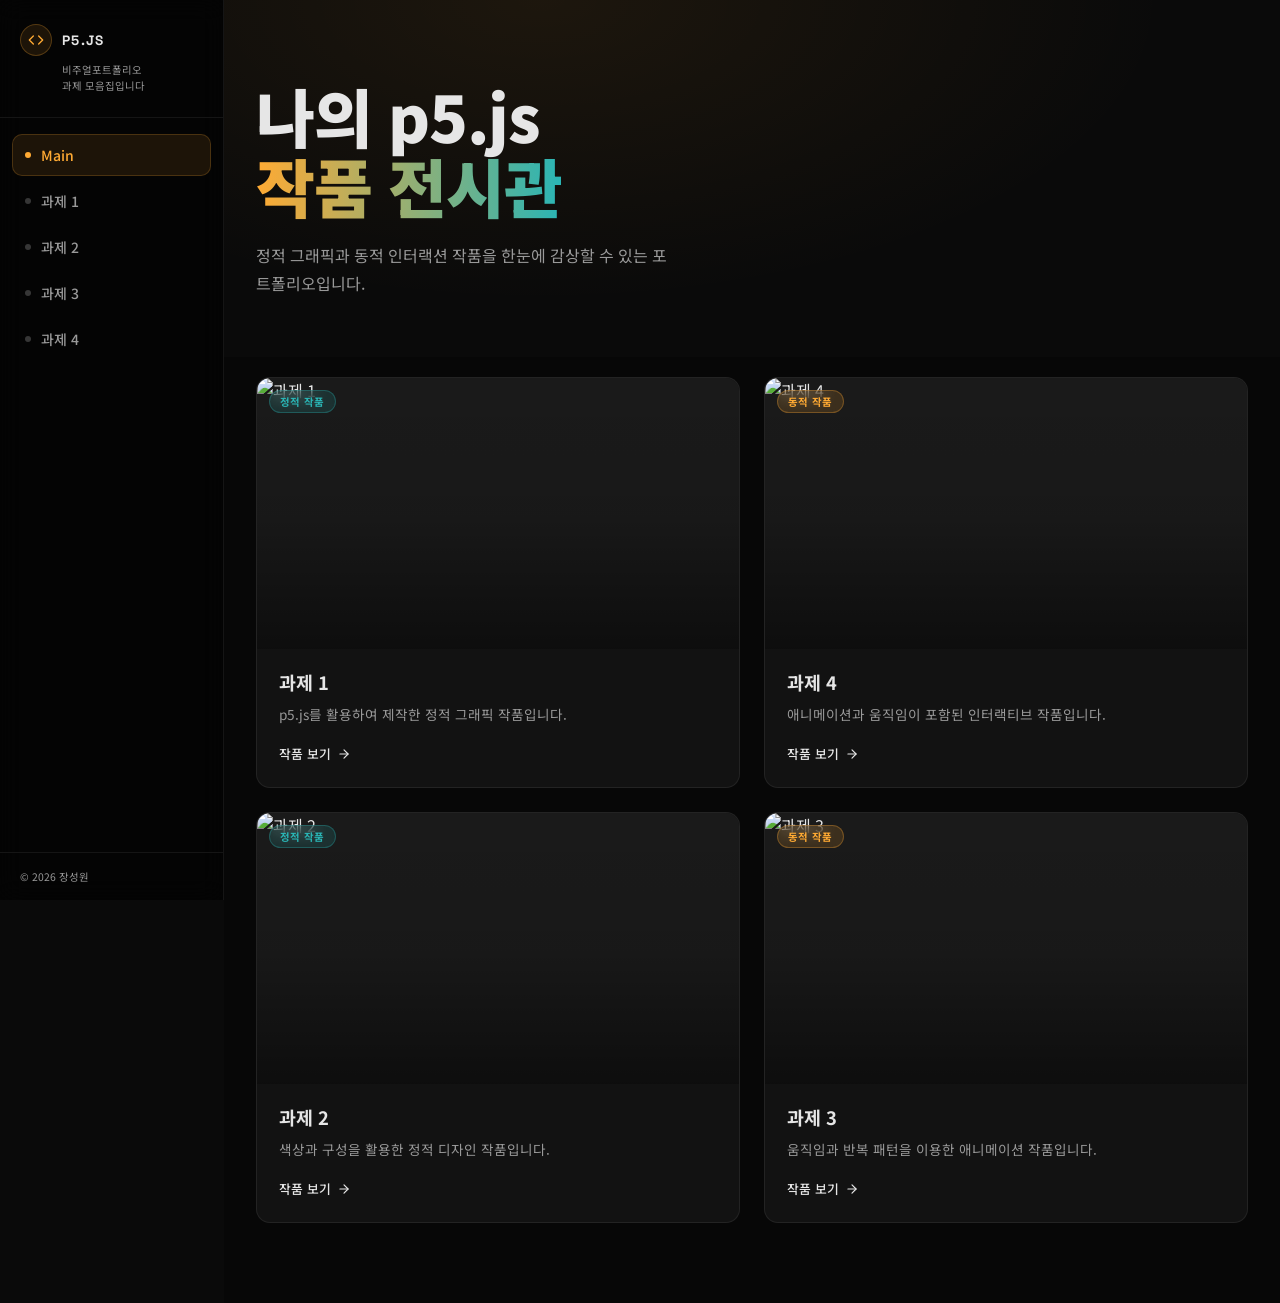
==== p5.js/index.html @ ac6126b5 "Add files via upload" ====
<!DOCTYPE html>
<html lang="ko">
<head>
  <meta charset="UTF-8" />
  <meta name="viewport" content="width=device-width, initial-scale=1.0" />
  <title>P5.js Portfolio</title>
  <link rel="preconnect" href="https://fonts.googleapis.com" />
  <link rel="preconnect" href="https://fonts.gstatic.com" crossorigin />
  <link rel="stylesheet" href="style.css" />
</head>
<body>

  <aside class="sidebar">
    <div class="sidebar-logo">
      <div class="sidebar-logo-row">
        <div class="logo-icon">
          <svg viewBox="0 0 24 24"><polyline points="16 18 22 12 16 6"/><polyline points="8 6 2 12 8 18"/></svg>
        </div>
        <span class="logo-name">P5.JS</span>
      </div>
      <p class="sidebar-subtitle">비주얼포트폴리오<br>과제 모음집입니다</p>
    </div>
    <nav class="sidebar-nav">
      <a href="index.html" class="active"><span class="nav-dot"></span>Main</a>
      <a href="sample1.html"><span class="nav-dot"></span>과제 1</a>
      <a href="sample2.html"><span class="nav-dot"></span>과제 2</a>
      <a href="sample3.html"><span class="nav-dot"></span>과제 3</a>
      <a href="sample4.html"><span class="nav-dot"></span>과제 4</a>
    </nav>
    <div class="sidebar-footer">© 2026 장성원</div>
  </aside>

  <div class="main-content">

    <section class="hero">
      <div class="hero-glow"></div>
      <div class="container">
        <div class="hero-content">
          <h1>나의 p5.js<br><span>작품 전시관</span></h1>
          <p>정적 그래픽과 동적 인터랙션 작품을 한눈에 감상할 수 있는 포트폴리오입니다.</p>
        </div>
      </div>
    </section>

    <section class="gallery">
      <div class="container">
        <div class="gallery-grid">

          <article class="card">
            <div class="card-image">
              <img src="images/과제1 장성원.png" alt="과제 1" />
              <div class="card-overlay"></div>
              <span class="badge static">정적 작품</span>
            </div>
            <div class="card-body">
              <h3>과제 1</h3>
              <p>p5.js를 활용하여 제작한 정적 그래픽 작품입니다.</p>
              <a href="sample1.html" class="btn-link">
                작품 보기
                <svg viewBox="0 0 24 24"><line x1="5" y1="12" x2="19" y2="12"/><polyline points="12 5 19 12 12 19"/></svg>
              </a>
            </div>
          </article>

          <article class="card">
            <div class="card-image">
              <img src="images/과제4 장성원.gif" alt="과제 4" />
              <div class="card-overlay"></div>
              <span class="badge dynamic">동적 작품</span>
            </div>
            <div class="card-body">
              <h3>과제 4</h3>
              <p>애니메이션과 움직임이 포함된 인터랙티브 작품입니다.</p>
              <a href="sample4.html" class="btn-link">
                작품 보기
                <svg viewBox="0 0 24 24"><line x1="5" y1="12" x2="19" y2="12"/><polyline points="12 5 19 12 12 19"/></svg>
              </a>
            </div>
          </article>

          <article class="card">
            <div class="card-image">
              <img src="images/과제2 장성원.png" alt="과제 2" />
              <div class="card-overlay"></div>
              <span class="badge static">정적 작품</span>
            </div>
            <div class="card-body">
              <h3>과제 2</h3>
              <p>색상과 구성을 활용한 정적 디자인 작품입니다.</p>
              <a href="sample2.html" class="btn-link">
                작품 보기
                <svg viewBox="0 0 24 24"><line x1="5" y1="12" x2="19" y2="12"/><polyline points="12 5 19 12 12 19"/></svg>
              </a>
            </div>
          </article>

          <article class="card">
            <div class="card-image">
              <img src="images/과제3 장성원.gif" alt="과제 3" />
              <div class="card-overlay"></div>
              <span class="badge dynamic">동적 작품</span>
            </div>
            <div class="card-body">
              <h3>과제 3</h3>
              <p>움직임과 반복 패턴을 이용한 애니메이션 작품입니다.</p>
              <a href="sample3.html" class="btn-link">
                작품 보기
                <svg viewBox="0 0 24 24"><line x1="5" y1="12" x2="19" y2="12"/><polyline points="12 5 19 12 12 19"/></svg>
              </a>
            </div>
          </article>

        </div>
      </div>
    </section>

  </div>

  <script>
    const cards = document.querySelectorAll('.card');
    const observer = new IntersectionObserver((entries) => {
      entries.forEach((entry) => {
        if (entry.isIntersecting) {
          const i = Array.from(cards).indexOf(entry.target);
          setTimeout(() => entry.target.classList.add('visible'), i * 100);
          observer.unobserve(entry.target);
        }
      });
    }, { threshold: 0.1 });
    cards.forEach(c => observer.observe(c));
  </script>

</body>
</html>
---- p5.js/style.css ----
@import url('https://fonts.googleapis.com/css2?family=Space+Grotesk:wght@300;400;500;600;700&family=Noto+Sans+KR:wght@300;400;500;700;900&display=swap');

*, *::before, *::after {
  box-sizing: border-box;
  margin: 0;
  padding: 0;
}

:root {
  --bg:        #0a0a0a;
  --bg-card:   #121212;
  --bg-side:   rgba(0,0,0,0.6);
  --fg:        #e6e6e6;
  --fg-muted:  #999;
  --primary:   #ffaa33;
  --secondary: #2ab5b5;
  --border:    rgba(255,255,255,0.07);
  --sidebar-w: 224px;
  --radius:    14px;
  --font:      'Noto Sans KR', 'Space Grotesk', sans-serif;
}

html { scroll-behavior: smooth; }

body {
  font-family: var(--font);
  background: var(--bg);
  color: var(--fg);
  min-height: 100vh;
  display: flex;
  -webkit-font-smoothing: antialiased;
}

a { text-decoration: none; color: inherit; }

/* ── 사이드바 ──────────────────────────────────── */
.sidebar {
  position: fixed;
  top: 0;
  left: 0;
  width: var(--sidebar-w);
  height: 100%;
  z-index: 40;
  display: flex;
  flex-direction: column;
  background: var(--bg-side);
  border-right: 1px solid var(--border);
  backdrop-filter: blur(12px);
  -webkit-backdrop-filter: blur(12px);
}

.sidebar-logo {
  padding: 24px 20px;
  border-bottom: 1px solid var(--border);
}

.sidebar-logo-row {
  display: flex;
  align-items: center;
  gap: 10px;
  margin-bottom: 6px;
}

.logo-icon {
  width: 32px;
  height: 32px;
  border-radius: 50%;
  background: rgba(255,170,51,0.1);
  border: 1px solid rgba(255,170,51,0.25);
  display: flex;
  align-items: center;
  justify-content: center;
  flex-shrink: 0;
}

.logo-icon svg {
  width: 16px;
  height: 16px;
  stroke: var(--primary);
  fill: none;
  stroke-width: 2;
  stroke-linecap: round;
  stroke-linejoin: round;
}

.logo-name {
  font-family: 'Space Grotesk', sans-serif;
  font-size: 0.85rem;
  font-weight: 700;
  letter-spacing: 0.1em;
  text-transform: uppercase;
}

.sidebar-subtitle {
  font-size: 0.65rem;
  color: var(--fg-muted);
  line-height: 1.5;
  padding-left: 42px;
}

.sidebar-nav {
  flex: 1;
  padding: 16px 12px;
  display: flex;
  flex-direction: column;
  gap: 4px;
}

.sidebar-nav a {
  display: flex;
  align-items: center;
  gap: 10px;
  padding: 10px 12px;
  border-radius: 10px;
  font-size: 0.875rem;
  font-weight: 500;
  color: var(--fg-muted);
  border: 1px solid transparent;
  transition: color 0.2s, background 0.2s, border-color 0.2s;
}

.sidebar-nav a:hover {
  color: var(--fg);
  background: rgba(255,255,255,0.05);
}

.sidebar-nav a.active {
  color: var(--primary);
  background: rgba(255,170,51,0.1);
  border-color: rgba(255,170,51,0.2);
}

.nav-dot {
  width: 6px;
  height: 6px;
  border-radius: 50%;
  background: rgba(255,255,255,0.2);
  flex-shrink: 0;
  transition: background 0.2s;
}

.sidebar-nav a.active .nav-dot {
  background: var(--primary);
}

.sidebar-footer {
  padding: 16px 20px;
  border-top: 1px solid var(--border);
  font-size: 0.65rem;
  color: var(--fg-muted);
}

/* ── 메인 콘텐츠 ────────────────────────────────── */
.main-content {
  margin-left: var(--sidebar-w);
  flex: 1;
  min-height: 100vh;
}

.container {
  max-width: 1100px;
  margin: 0 auto;
  padding: 0 32px;
}

/* ── 히어로 (메인 페이지) ─────────────────────── */
.hero {
  position: relative;
  padding: 80px 0 60px;
  overflow: hidden;
}

.hero-glow {
  position: absolute;
  inset: 0;
  background: radial-gradient(ellipse at 30% 0%, rgba(255,170,51,0.08) 0%, transparent 60%);
  pointer-events: none;
}

.hero-content {
  position: relative;
  z-index: 1;
  animation: fadeInUp 0.8s ease forwards;
}

.hero h1 {
  font-size: clamp(2.5rem, 6vw, 4rem);
  font-weight: 900;
  line-height: 1.1;
  letter-spacing: -0.02em;
  margin-bottom: 20px;
}

.hero h1 span {
  background: linear-gradient(90deg, var(--primary), var(--secondary));
  -webkit-background-clip: text;
  -webkit-text-fill-color: transparent;
  background-clip: text;
}

.hero p {
  font-size: 1rem;
  color: var(--fg-muted);
  line-height: 1.75;
  max-width: 420px;
}

/* ── 갤러리 그리드 ──────────────────────────────── */
.gallery {
  padding: 20px 0 80px;
  background: rgba(0,0,0,0.3);
}

.gallery-grid {
  display: grid;
  grid-template-columns: repeat(2, 1fr);
  gap: 24px;
}

/* ── 카드 ───────────────────────────────────────── */
.card {
  display: flex;
  flex-direction: column;
  border-radius: var(--radius);
  overflow: hidden;
  background: var(--bg-card);
  border: 1px solid var(--border);
  transition: border-color 0.3s;
  opacity: 0;
  transform: translateY(24px);
}

.card.visible {
  opacity: 1;
  transform: translateY(0);
  transition: opacity 0.6s ease, transform 0.6s ease, border-color 0.3s;
}

.card:hover { border-color: rgba(255,255,255,0.12); }

.card-image {
  position: relative;
  aspect-ratio: 16/9;
  overflow: hidden;
  background: #1a1a1a;
}

.card-image img {
  width: 100%;
  height: 100%;
  object-fit: cover;
  display: block;
  transition: transform 0.7s ease;
}

.card:hover .card-image img { transform: scale(1.05); }

.card-overlay {
  position: absolute;
  inset: 0;
  background: linear-gradient(to top, rgba(0,0,0,0.75) 0%, rgba(0,0,0,0.1) 50%, transparent 100%);
  opacity: 0.65;
}

/* ── 뱃지 ───────────────────────────────────────── */
.badge {
  position: absolute;
  top: 12px;
  left: 12px;
  padding: 3px 10px;
  border-radius: 999px;
  font-size: 0.65rem;
  font-weight: 700;
  letter-spacing: 0.03em;
  backdrop-filter: blur(8px);
}

.badge.static {
  background: rgba(42,181,181,0.15);
  color: var(--secondary);
  border: 1px solid rgba(42,181,181,0.3);
}

.badge.dynamic {
  background: rgba(255,170,51,0.15);
  color: var(--primary);
  border: 1px solid rgba(255,170,51,0.3);
}

.card-body {
  padding: 20px 22px 24px;
  display: flex;
  flex-direction: column;
  flex: 1;
}

.card-body h3 {
  font-size: 1.15rem;
  font-weight: 700;
  margin-bottom: 8px;
}

.card-body p {
  font-size: 0.85rem;
  color: var(--fg-muted);
  line-height: 1.7;
  flex: 1;
  margin-bottom: 18px;
}

.btn-link {
  display: inline-flex;
  align-items: center;
  gap: 6px;
  font-size: 0.8rem;
  font-weight: 500;
  color: var(--fg);
  transition: color 0.2s;
  width: fit-content;
}

.btn-link:hover { color: var(--primary); }

.btn-link svg {
  width: 14px;
  height: 14px;
  stroke: currentColor;
  fill: none;
  stroke-width: 2;
  stroke-linecap: round;
  stroke-linejoin: round;
  transition: transform 0.2s;
}

.btn-link:hover svg { transform: translateX(4px); }

/* ── 과제 상세 페이지 ─────────────────────────── */
.artwork-page {
  max-width: 760px;
  margin: 0 auto;
  padding: 56px 32px 80px;
  animation: fadeInUp 0.6s ease forwards;
}

.artwork-badge-row {
  margin-bottom: 16px;
}

.artwork-badge {
  display: inline-block;
  padding: 4px 12px;
  border-radius: 999px;
  font-size: 0.7rem;
  font-weight: 700;
  letter-spacing: 0.03em;
}

.artwork-badge.static {
  background: rgba(42,181,181,0.15);
  color: var(--secondary);
  border: 1px solid rgba(42,181,181,0.3);
}

.artwork-badge.dynamic {
  background: rgba(255,170,51,0.15);
  color: var(--primary);
  border: 1px solid rgba(255,170,51,0.3);
}

.artwork-title {
  font-size: 2.5rem;
  font-weight: 900;
  letter-spacing: -0.02em;
  margin-bottom: 32px;
}

.artwork-image-wrap {
  border-radius: var(--radius);
  overflow: hidden;
  border: 1px solid var(--border);
  background: #111;
  margin-bottom: 16px;
}

.artwork-image-wrap img {
  width: 100%;
  display: block;
  max-height: 480px;
  object-fit: contain;
}

.artwork-link {
  display: inline-flex;
  align-items: center;
  gap: 6px;
  font-size: 0.875rem;
  color: var(--primary);
  margin-bottom: 32px;
  transition: opacity 0.2s;
}

.artwork-link:hover { opacity: 0.75; }

.artwork-link svg {
  width: 14px;
  height: 14px;
  stroke: currentColor;
  fill: none;
  stroke-width: 2;
  stroke-linecap: round;
  stroke-linejoin: round;
}

.artwork-desc {
  font-size: 0.95rem;
  color: var(--fg-muted);
  line-height: 1.8;
}

/* ── 애니메이션 ──────────────────────────────────── */
@keyframes fadeInUp {
  from { opacity: 0; transform: translateY(20px); }
  to   { opacity: 1; transform: translateY(0); }
}

/* ── 반응형 ──────────────────────────────────────── */
@media (max-width: 768px) {
  .sidebar {
    width: 100%;
    height: auto;
    position: relative;
    flex-direction: row;
    flex-wrap: wrap;
  }
  .main-content { margin-left: 0; }
  .gallery-grid { grid-template-columns: 1fr; }
}
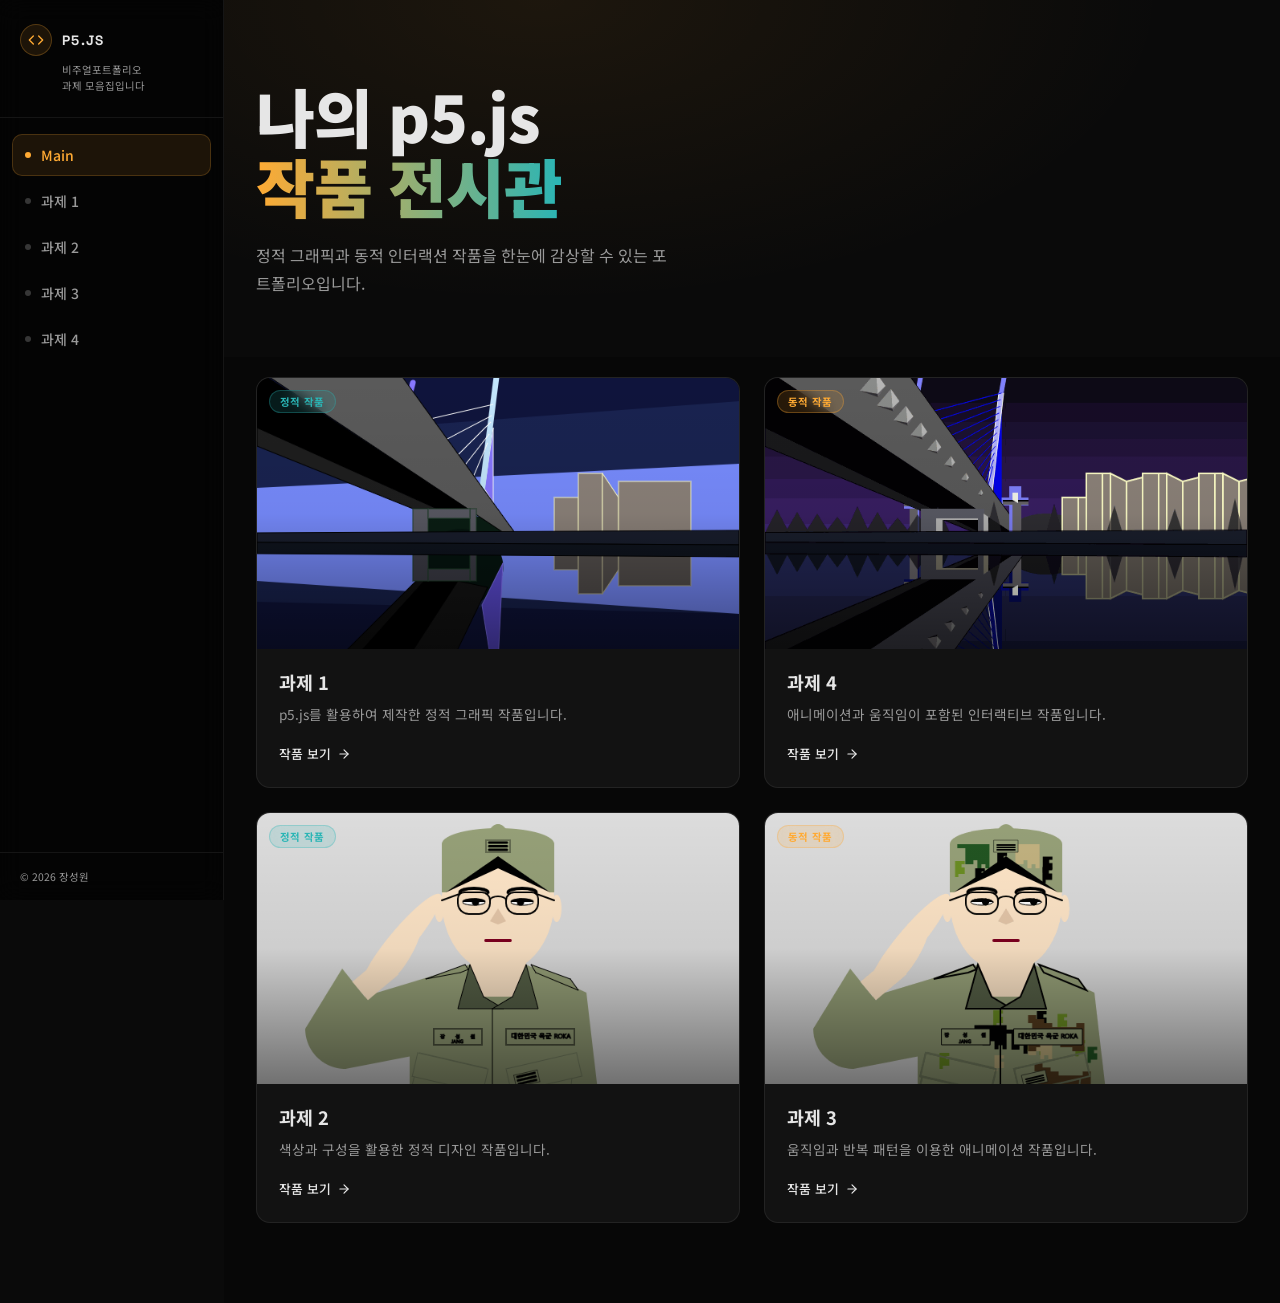
==== commit 8ac73717: "Update index.html" ====
--- a/p5.js/index.html
+++ b/p5.js/index.html
@@ -22,10 +22,10 @@
     </div>
     <nav class="sidebar-nav">
       <a href="index.html" class="active"><span class="nav-dot"></span>Main</a>
-      <a href="sample1.html"><span class="nav-dot"></span>과제 1</a>
-      <a href="sample2.html"><span class="nav-dot"></span>과제 2</a>
-      <a href="sample3.html"><span class="nav-dot"></span>과제 3</a>
-      <a href="sample4.html"><span class="nav-dot"></span>과제 4</a>
+      <a href="sample1/index.html"><span class="nav-dot"></span>과제 1</a>
+      <a href="sample2/index.html"><span class="nav-dot"></span>과제 2</a>
+      <a href="sample3/index.html"><span class="nav-dot"></span>과제 3</a>
+      <a href="sample4/index.html"><span class="nav-dot"></span>과제 4</a>
     </nav>
     <div class="sidebar-footer">© 2026 장성원</div>
   </aside>
@@ -48,14 +48,14 @@
 
           <article class="card">
             <div class="card-image">
-              <img src="images/과제1 장성원.png" alt="과제 1" />
+              <img src="assets/과제1 장성원.png" alt="과제 1" />
               <div class="card-overlay"></div>
               <span class="badge static">정적 작품</span>
             </div>
             <div class="card-body">
               <h3>과제 1</h3>
               <p>p5.js를 활용하여 제작한 정적 그래픽 작품입니다.</p>
-              <a href="sample1.html" class="btn-link">
+              <a href="sample1/index.html" class="btn-link">
                 작품 보기
                 <svg viewBox="0 0 24 24"><line x1="5" y1="12" x2="19" y2="12"/><polyline points="12 5 19 12 12 19"/></svg>
               </a>
@@ -64,14 +64,14 @@
 
           <article class="card">
             <div class="card-image">
-              <img src="images/과제4 장성원.gif" alt="과제 4" />
+              <img src="assets/과제4 장성원.gif" alt="과제 4" />
               <div class="card-overlay"></div>
               <span class="badge dynamic">동적 작품</span>
             </div>
             <div class="card-body">
               <h3>과제 4</h3>
               <p>애니메이션과 움직임이 포함된 인터랙티브 작품입니다.</p>
-              <a href="sample4.html" class="btn-link">
+              <a href="sample4/index.html" class="btn-link">
                 작품 보기
                 <svg viewBox="0 0 24 24"><line x1="5" y1="12" x2="19" y2="12"/><polyline points="12 5 19 12 12 19"/></svg>
               </a>
@@ -80,14 +80,14 @@
 
           <article class="card">
             <div class="card-image">
-              <img src="images/과제2 장성원.png" alt="과제 2" />
+              <img src="assets/과제2 장성원.png" alt="과제 2" />
               <div class="card-overlay"></div>
               <span class="badge static">정적 작품</span>
             </div>
             <div class="card-body">
               <h3>과제 2</h3>
               <p>색상과 구성을 활용한 정적 디자인 작품입니다.</p>
-              <a href="sample2.html" class="btn-link">
+              <a href="sample2/index.html" class="btn-link">
                 작품 보기
                 <svg viewBox="0 0 24 24"><line x1="5" y1="12" x2="19" y2="12"/><polyline points="12 5 19 12 12 19"/></svg>
               </a>
@@ -96,14 +96,14 @@
 
           <article class="card">
             <div class="card-image">
-              <img src="images/과제3 장성원.gif" alt="과제 3" />
+              <img src="assets/과제3 장성원.gif" alt="과제 3" />
               <div class="card-overlay"></div>
               <span class="badge dynamic">동적 작품</span>
             </div>
             <div class="card-body">
               <h3>과제 3</h3>
               <p>움직임과 반복 패턴을 이용한 애니메이션 작품입니다.</p>
-              <a href="sample3.html" class="btn-link">
+              <a href="sample3/index.html" class="btn-link">
                 작품 보기
                 <svg viewBox="0 0 24 24"><line x1="5" y1="12" x2="19" y2="12"/><polyline points="12 5 19 12 12 19"/></svg>
               </a>
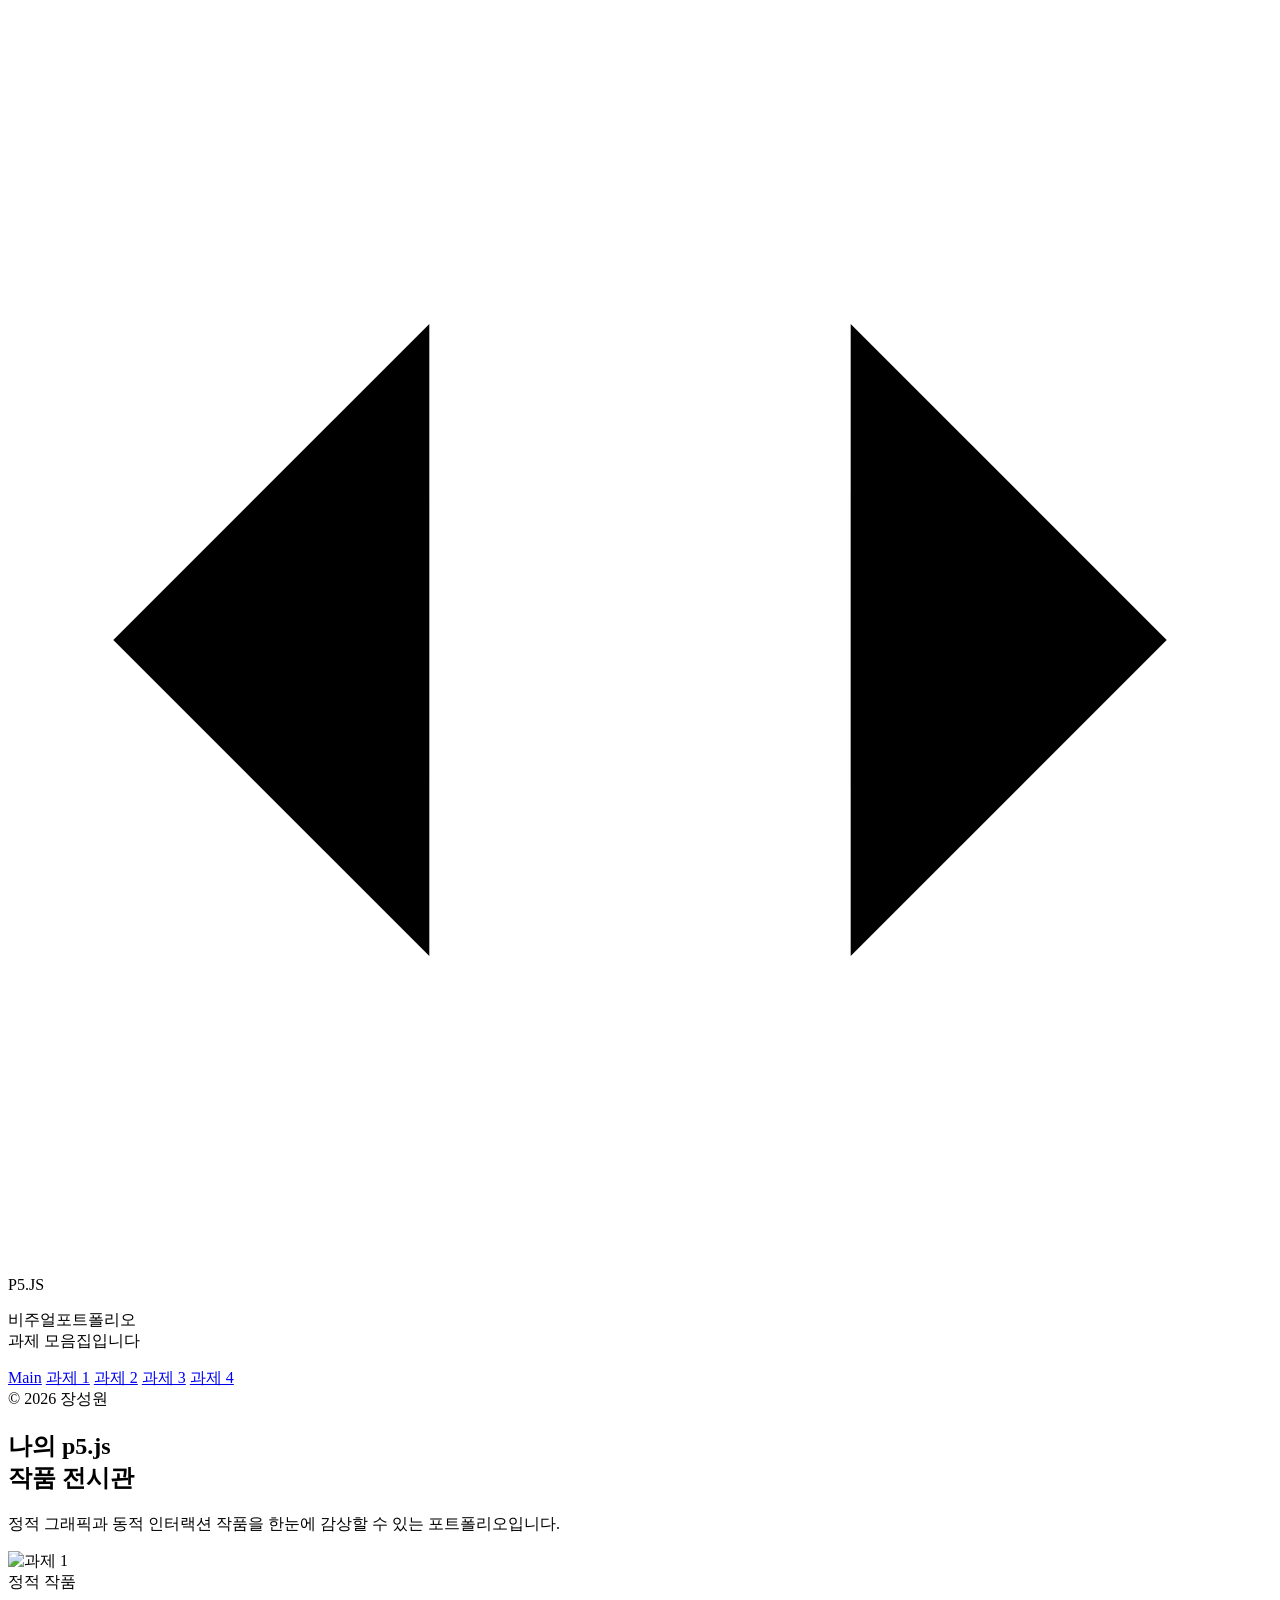
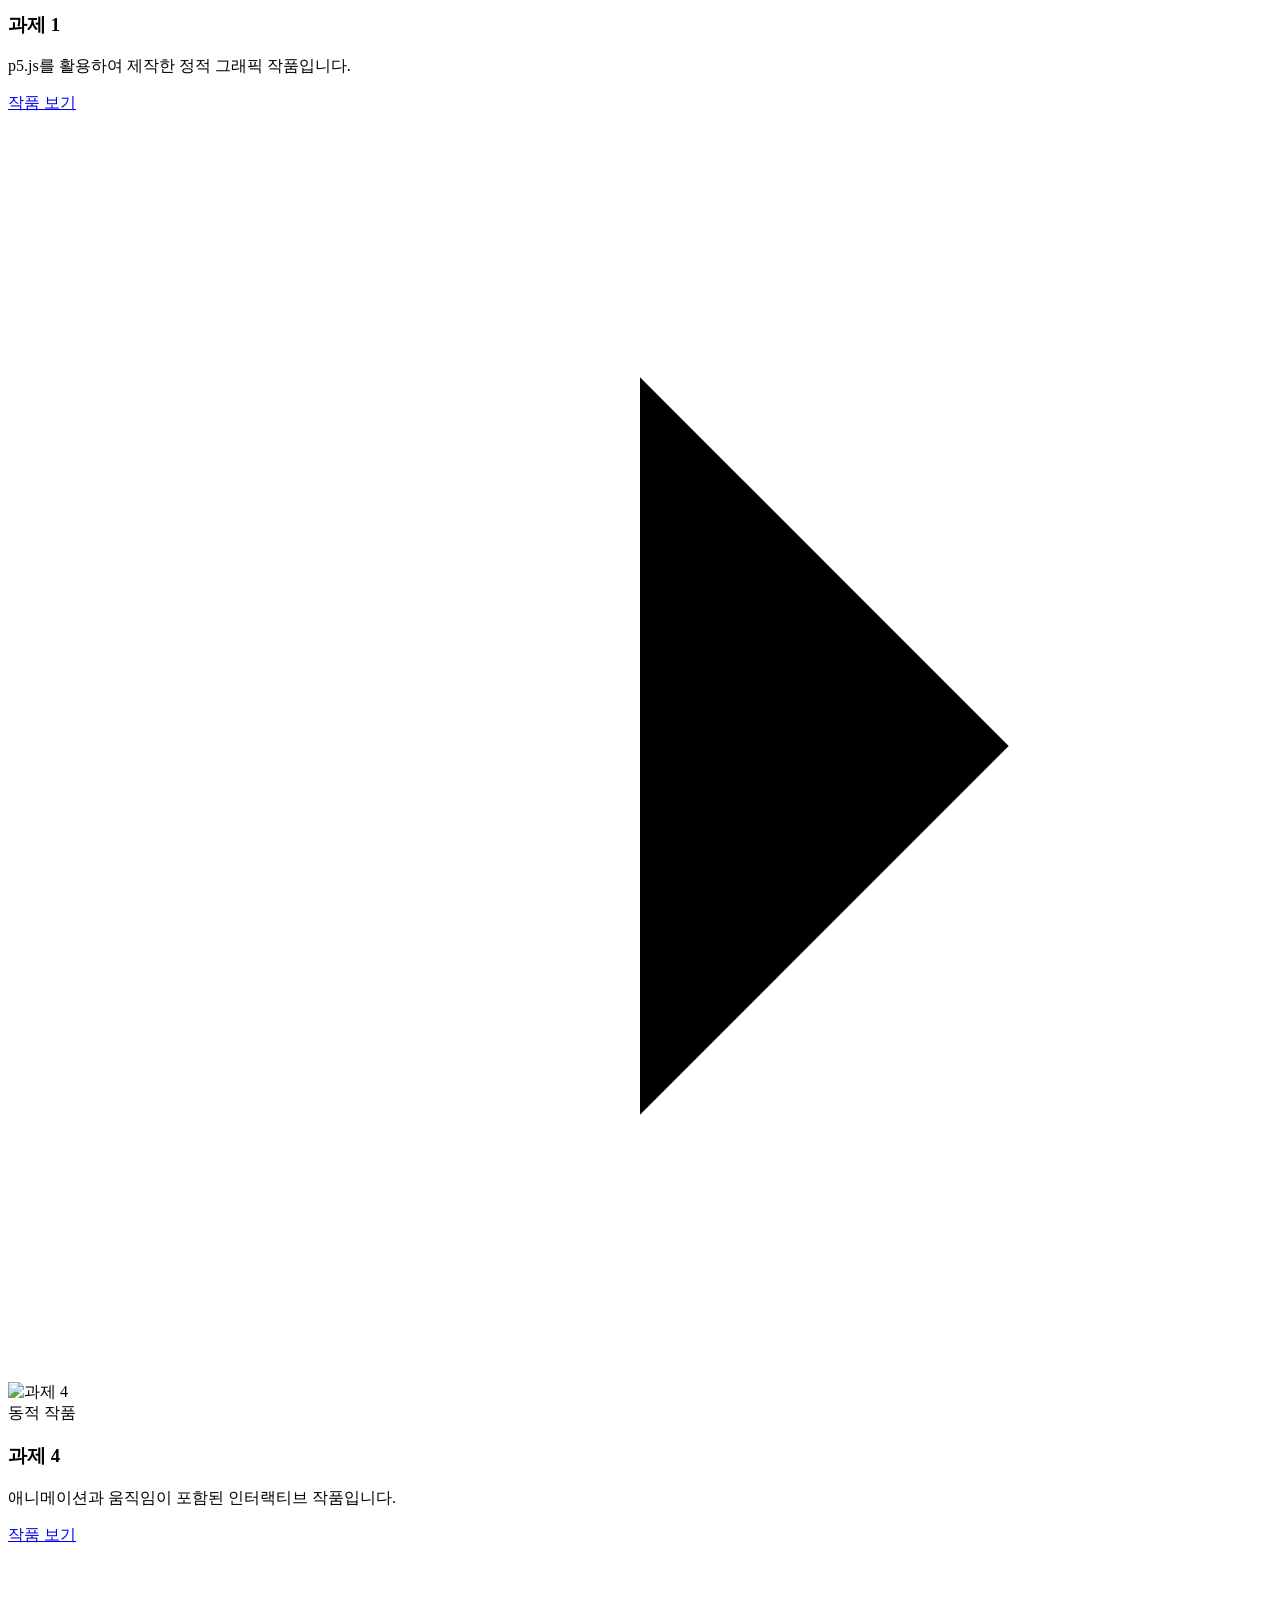
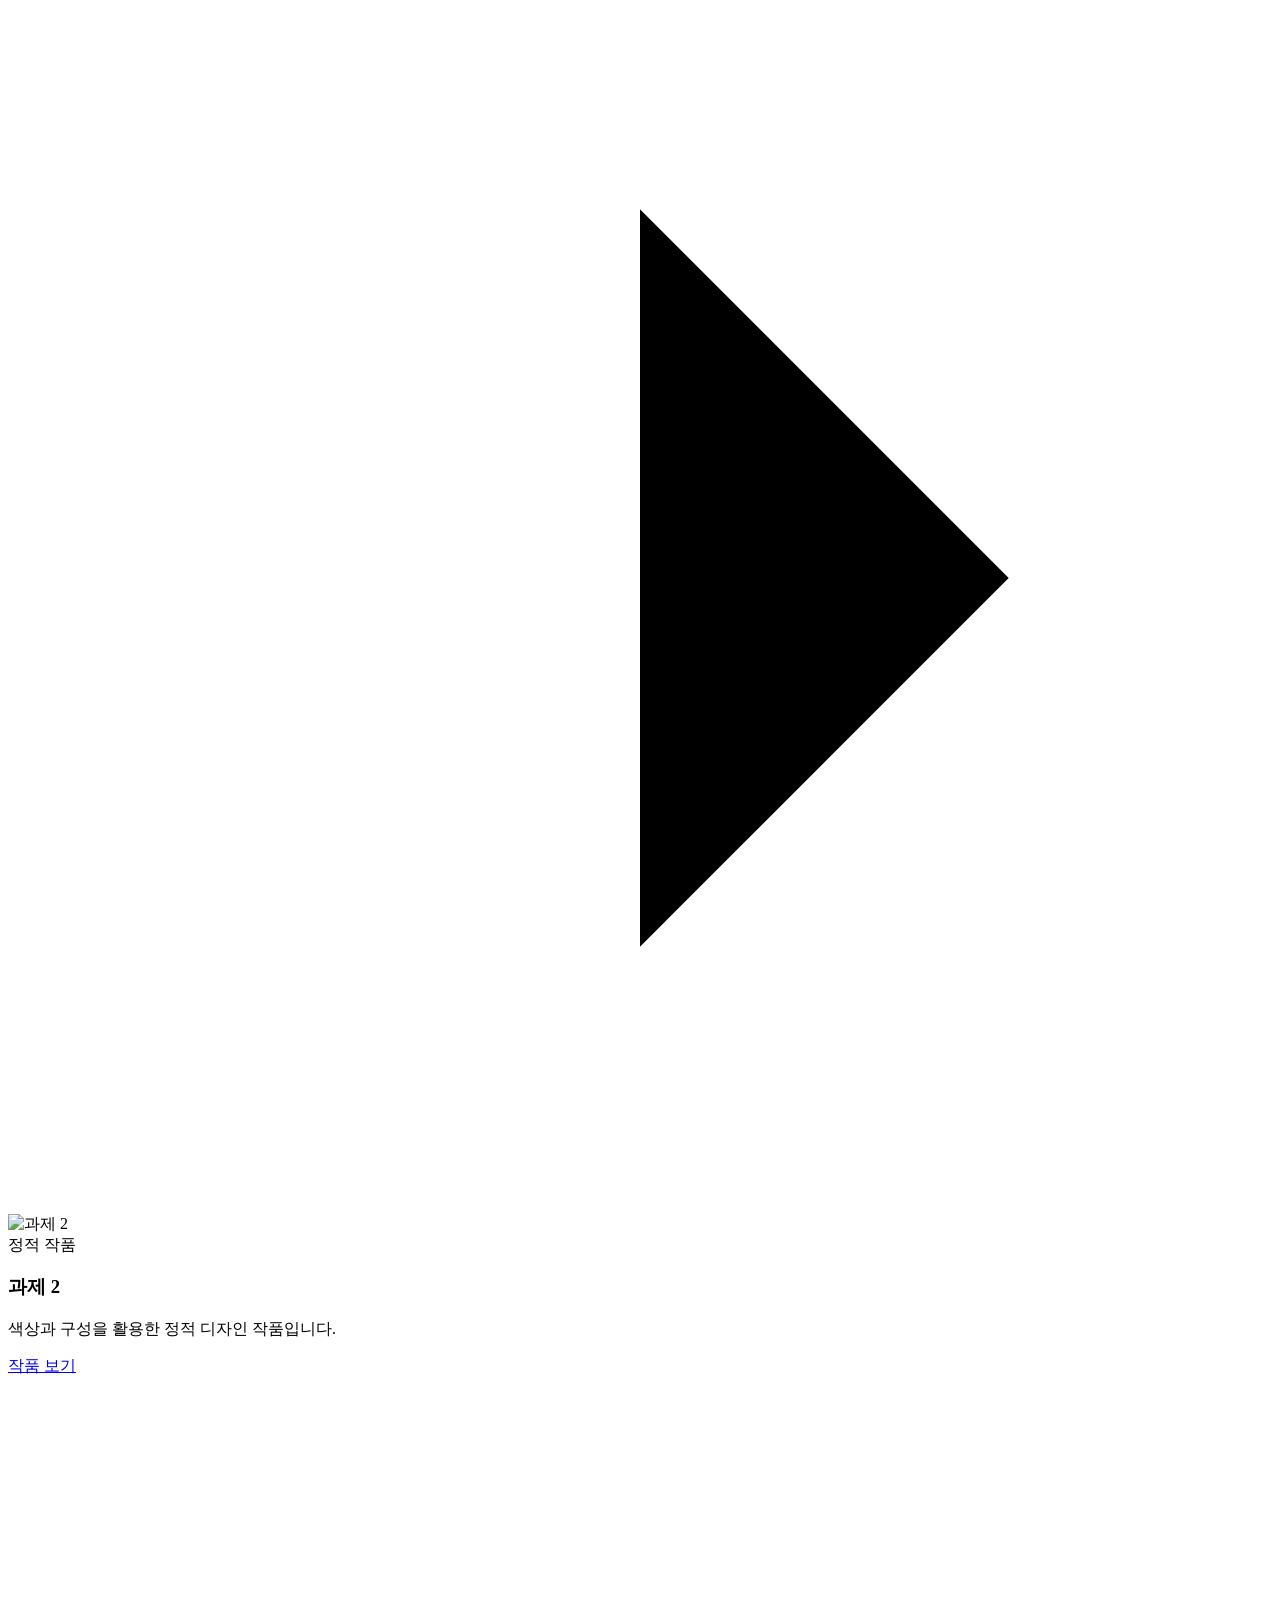
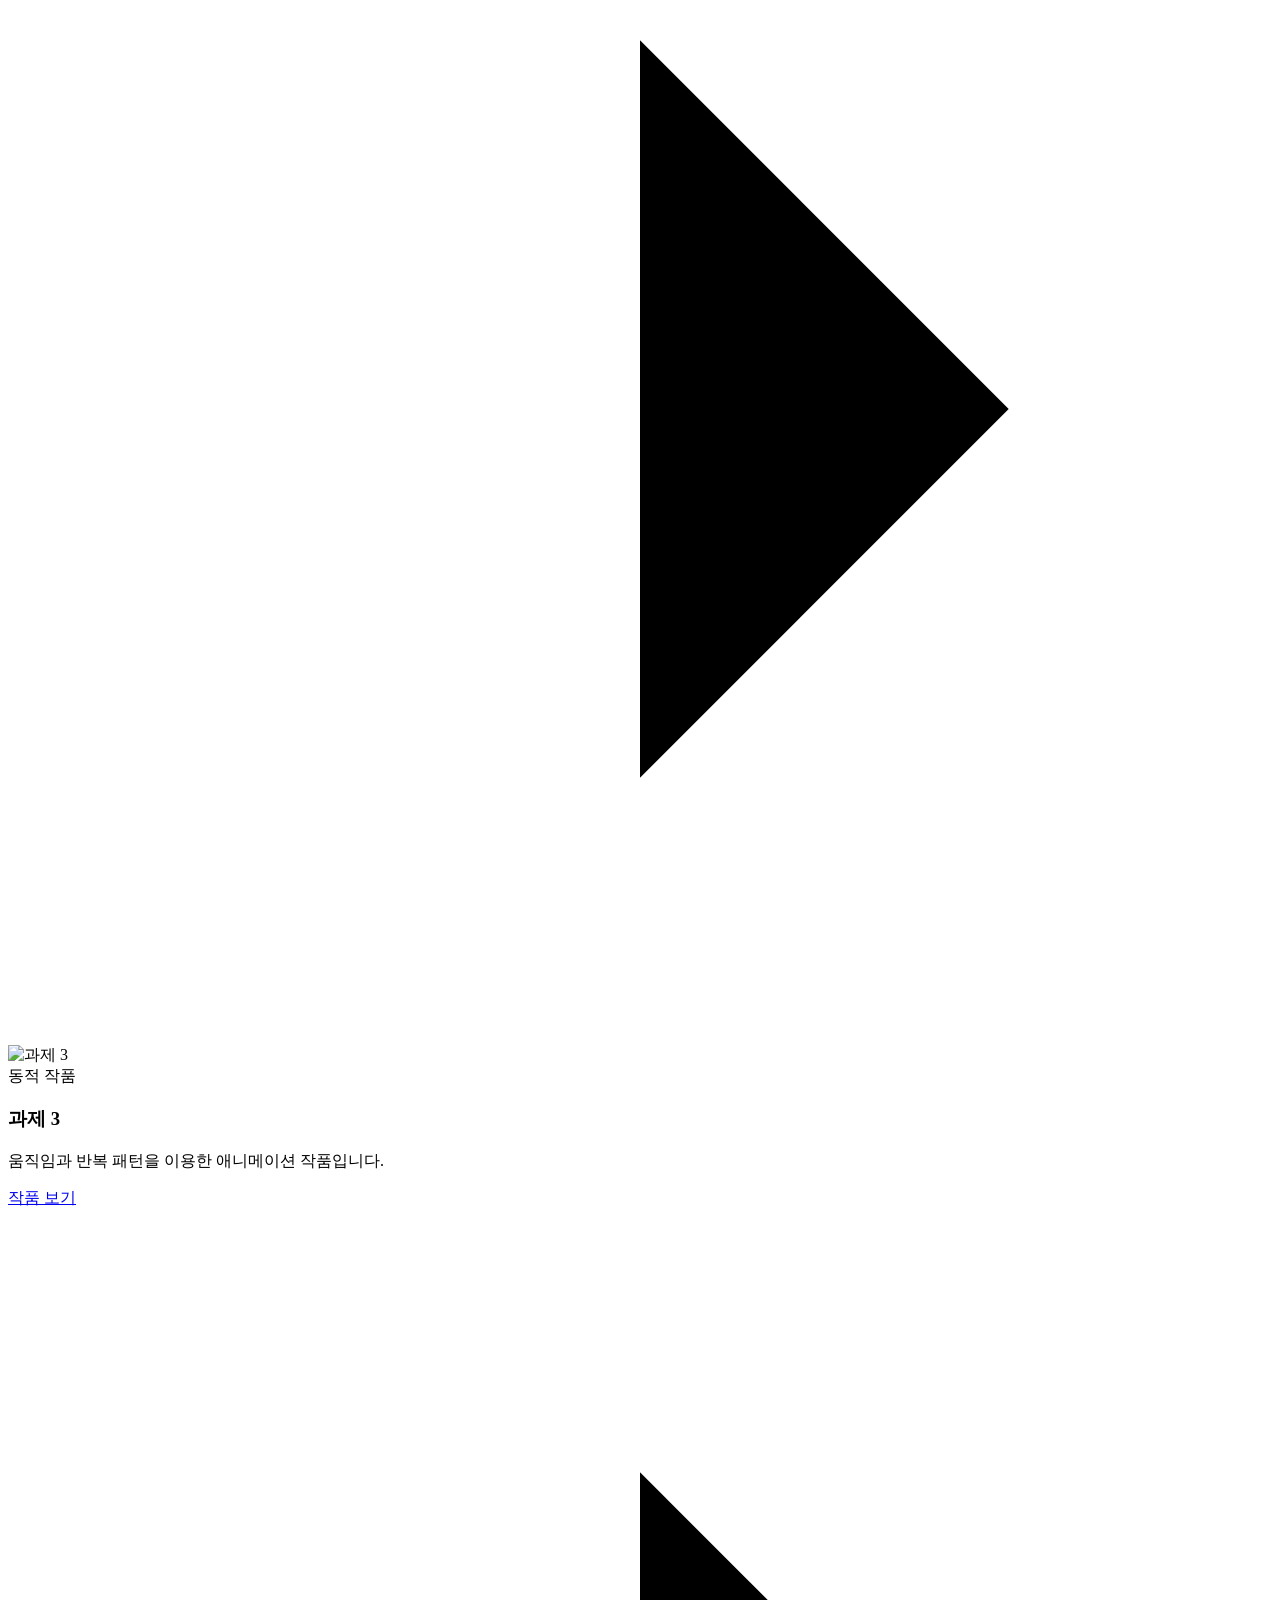
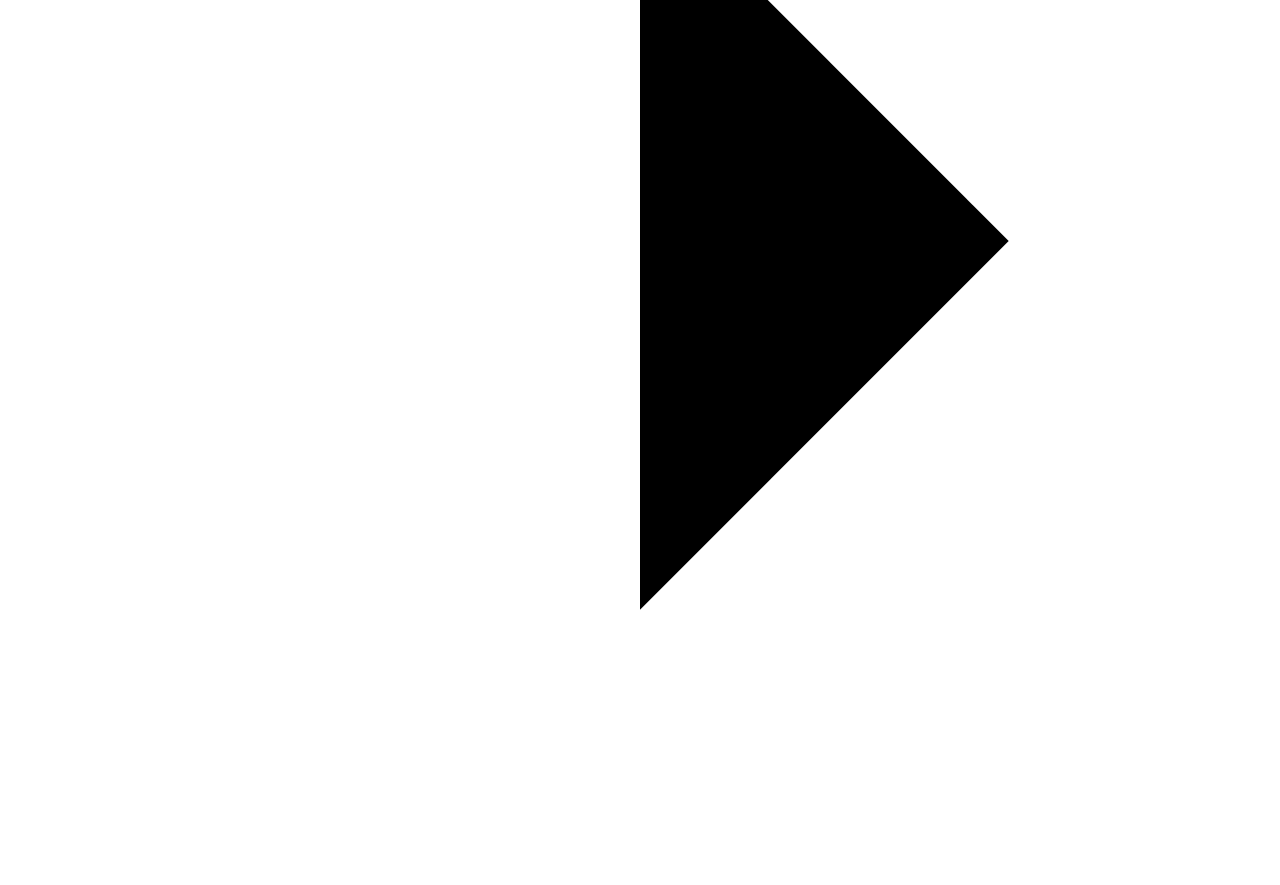
==== commit 2446c7dc: "Update index.html" ====
--- a/p5.js/index.html
+++ b/p5.js/index.html
@@ -6,7 +6,7 @@
   <title>P5.js Portfolio</title>
   <link rel="preconnect" href="https://fonts.googleapis.com" />
   <link rel="preconnect" href="https://fonts.gstatic.com" crossorigin />
-  <link rel="stylesheet" href="style.css" />
+  <link rel="stylesheet" href="p5.js/style.css" />
 </head>
 <body>
 
@@ -21,11 +21,11 @@
       <p class="sidebar-subtitle">비주얼포트폴리오<br>과제 모음집입니다</p>
     </div>
     <nav class="sidebar-nav">
-      <a href="index.html" class="active"><span class="nav-dot"></span>Main</a>
-      <a href="sample1/index.html"><span class="nav-dot"></span>과제 1</a>
-      <a href="sample2/index.html"><span class="nav-dot"></span>과제 2</a>
-      <a href="sample3/index.html"><span class="nav-dot"></span>과제 3</a>
-      <a href="sample4/index.html"><span class="nav-dot"></span>과제 4</a>
+      <a href="p5.js/index.html" class="active"><span class="nav-dot"></span>Main</a>
+      <a href="p5.js/sample1/index.html"><span class="nav-dot"></span>과제 1</a>
+      <a href="p5.js/sample2/index.html"><span class="nav-dot"></span>과제 2</a>
+      <a href="p5.js/sample3/index.html"><span class="nav-dot"></span>과제 3</a>
+      <a href="p5.js/sample4/index.html"><span class="nav-dot"></span>과제 4</a>
     </nav>
     <div class="sidebar-footer">© 2026 장성원</div>
   </aside>
@@ -48,14 +48,14 @@
 
           <article class="card">
             <div class="card-image">
-              <img src="assets/과제1 장성원.png" alt="과제 1" />
+              <img src="p5.js/assets/과제1 장성원.png" alt="과제 1" />
               <div class="card-overlay"></div>
               <span class="badge static">정적 작품</span>
             </div>
             <div class="card-body">
               <h3>과제 1</h3>
               <p>p5.js를 활용하여 제작한 정적 그래픽 작품입니다.</p>
-              <a href="sample1/index.html" class="btn-link">
+              <a href="p5.js/sample1/index.html" class="btn-link">
                 작품 보기
                 <svg viewBox="0 0 24 24"><line x1="5" y1="12" x2="19" y2="12"/><polyline points="12 5 19 12 12 19"/></svg>
               </a>
@@ -64,14 +64,14 @@
 
           <article class="card">
             <div class="card-image">
-              <img src="assets/과제4 장성원.gif" alt="과제 4" />
+              <img src="p5.js/assets/과제4 장성원.gif" alt="과제 4" />
               <div class="card-overlay"></div>
               <span class="badge dynamic">동적 작품</span>
             </div>
             <div class="card-body">
               <h3>과제 4</h3>
               <p>애니메이션과 움직임이 포함된 인터랙티브 작품입니다.</p>
-              <a href="sample4/index.html" class="btn-link">
+              <a href="p5.js/sample4/index.html" class="btn-link">
                 작품 보기
                 <svg viewBox="0 0 24 24"><line x1="5" y1="12" x2="19" y2="12"/><polyline points="12 5 19 12 12 19"/></svg>
               </a>
@@ -80,14 +80,14 @@
 
           <article class="card">
             <div class="card-image">
-              <img src="assets/과제2 장성원.png" alt="과제 2" />
+              <img src="p5.js/assets/과제2 장성원.png" alt="과제 2" />
               <div class="card-overlay"></div>
               <span class="badge static">정적 작품</span>
             </div>
             <div class="card-body">
               <h3>과제 2</h3>
               <p>색상과 구성을 활용한 정적 디자인 작품입니다.</p>
-              <a href="sample2/index.html" class="btn-link">
+              <a href="p5.js/sample2/index.html" class="btn-link">
                 작품 보기
                 <svg viewBox="0 0 24 24"><line x1="5" y1="12" x2="19" y2="12"/><polyline points="12 5 19 12 12 19"/></svg>
               </a>
@@ -96,14 +96,14 @@
 
           <article class="card">
             <div class="card-image">
-              <img src="assets/과제3 장성원.gif" alt="과제 3" />
+              <img src="p5.js/assets/과제3 장성원.gif" alt="과제 3" />
               <div class="card-overlay"></div>
               <span class="badge dynamic">동적 작품</span>
             </div>
             <div class="card-body">
               <h3>과제 3</h3>
               <p>움직임과 반복 패턴을 이용한 애니메이션 작품입니다.</p>
-              <a href="sample3/index.html" class="btn-link">
+              <a href="p5.js/sample3/index.html" class="btn-link">
                 작품 보기
                 <svg viewBox="0 0 24 24"><line x1="5" y1="12" x2="19" y2="12"/><polyline points="12 5 19 12 12 19"/></svg>
               </a>
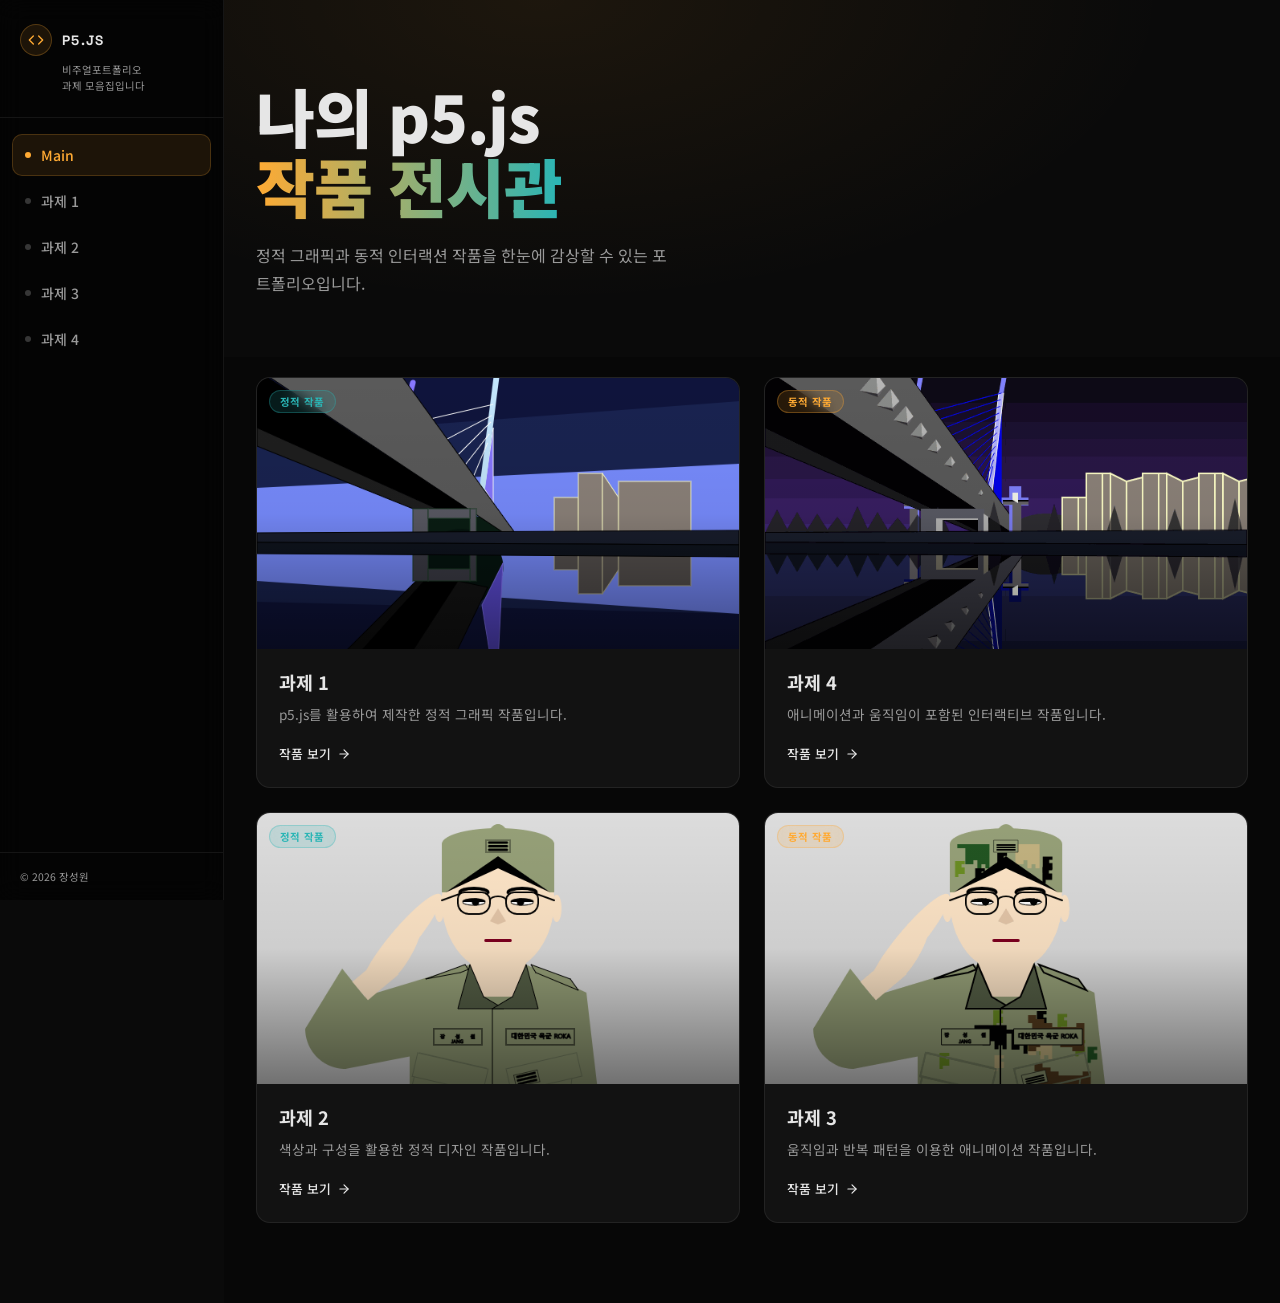
==== commit a86807e1: "Update index.html" ====
--- a/p5.js/index.html
+++ b/p5.js/index.html
@@ -6,7 +6,7 @@
   <title>P5.js Portfolio</title>
   <link rel="preconnect" href="https://fonts.googleapis.com" />
   <link rel="preconnect" href="https://fonts.gstatic.com" crossorigin />
-  <link rel="stylesheet" href="p5.js/style.css" />
+  <link rel="stylesheet" href="style.css" />
 </head>
 <body>
 
@@ -21,11 +21,11 @@
       <p class="sidebar-subtitle">비주얼포트폴리오<br>과제 모음집입니다</p>
     </div>
     <nav class="sidebar-nav">
-      <a href="p5.js/index.html" class="active"><span class="nav-dot"></span>Main</a>
-      <a href="p5.js/sample1/index.html"><span class="nav-dot"></span>과제 1</a>
-      <a href="p5.js/sample2/index.html"><span class="nav-dot"></span>과제 2</a>
-      <a href="p5.js/sample3/index.html"><span class="nav-dot"></span>과제 3</a>
-      <a href="p5.js/sample4/index.html"><span class="nav-dot"></span>과제 4</a>
+      <a href="index.html" class="active"><span class="nav-dot"></span>Main</a>
+      <a href="sample1/index.html"><span class="nav-dot"></span>과제 1</a>
+      <a href="sample2/index.html"><span class="nav-dot"></span>과제 2</a>
+      <a href="sample3/index.html"><span class="nav-dot"></span>과제 3</a>
+      <a href="sample4/index.html"><span class="nav-dot"></span>과제 4</a>
     </nav>
     <div class="sidebar-footer">© 2026 장성원</div>
   </aside>
@@ -48,14 +48,14 @@
 
           <article class="card">
             <div class="card-image">
-              <img src="p5.js/assets/과제1 장성원.png" alt="과제 1" />
+              <img src="assets/과제1 장성원.png" alt="과제 1" />
               <div class="card-overlay"></div>
               <span class="badge static">정적 작품</span>
             </div>
             <div class="card-body">
               <h3>과제 1</h3>
               <p>p5.js를 활용하여 제작한 정적 그래픽 작품입니다.</p>
-              <a href="p5.js/sample1/index.html" class="btn-link">
+              <a href="sample1/index.html" class="btn-link">
                 작품 보기
                 <svg viewBox="0 0 24 24"><line x1="5" y1="12" x2="19" y2="12"/><polyline points="12 5 19 12 12 19"/></svg>
               </a>
@@ -64,14 +64,14 @@
 
           <article class="card">
             <div class="card-image">
-              <img src="p5.js/assets/과제4 장성원.gif" alt="과제 4" />
+              <img src="assets/과제4 장성원.gif" alt="과제 4" />
               <div class="card-overlay"></div>
               <span class="badge dynamic">동적 작품</span>
             </div>
             <div class="card-body">
               <h3>과제 4</h3>
               <p>애니메이션과 움직임이 포함된 인터랙티브 작품입니다.</p>
-              <a href="p5.js/sample4/index.html" class="btn-link">
+              <a href="sample4/index.html" class="btn-link">
                 작품 보기
                 <svg viewBox="0 0 24 24"><line x1="5" y1="12" x2="19" y2="12"/><polyline points="12 5 19 12 12 19"/></svg>
               </a>
@@ -80,14 +80,14 @@
 
           <article class="card">
             <div class="card-image">
-              <img src="p5.js/assets/과제2 장성원.png" alt="과제 2" />
+              <img src="assets/과제2 장성원.png" alt="과제 2" />
               <div class="card-overlay"></div>
               <span class="badge static">정적 작품</span>
             </div>
             <div class="card-body">
               <h3>과제 2</h3>
               <p>색상과 구성을 활용한 정적 디자인 작품입니다.</p>
-              <a href="p5.js/sample2/index.html" class="btn-link">
+              <a href="sample2/index.html" class="btn-link">
                 작품 보기
                 <svg viewBox="0 0 24 24"><line x1="5" y1="12" x2="19" y2="12"/><polyline points="12 5 19 12 12 19"/></svg>
               </a>
@@ -96,14 +96,14 @@
 
           <article class="card">
             <div class="card-image">
-              <img src="p5.js/assets/과제3 장성원.gif" alt="과제 3" />
+              <img src="assets/과제3 장성원.gif" alt="과제 3" />
               <div class="card-overlay"></div>
               <span class="badge dynamic">동적 작품</span>
             </div>
             <div class="card-body">
               <h3>과제 3</h3>
               <p>움직임과 반복 패턴을 이용한 애니메이션 작품입니다.</p>
-              <a href="p5.js/sample3/index.html" class="btn-link">
+              <a href="sample3/index.html" class="btn-link">
                 작품 보기
                 <svg viewBox="0 0 24 24"><line x1="5" y1="12" x2="19" y2="12"/><polyline points="12 5 19 12 12 19"/></svg>
               </a>
--- a/p5.js/style.css
+++ b/p5.js/style.css
@@ -0,0 +1,437 @@
+@import url('https://fonts.googleapis.com/css2?family=Space+Grotesk:wght@300;400;500;600;700&family=Noto+Sans+KR:wght@300;400;500;700;900&display=swap');
+
+*, *::before, *::after {
+  box-sizing: border-box;
+  margin: 0;
+  padding: 0;
+}
+
+:root {
+  --bg:        #0a0a0a;
+  --bg-card:   #121212;
+  --bg-side:   rgba(0,0,0,0.6);
+  --fg:        #e6e6e6;
+  --fg-muted:  #999;
+  --primary:   #ffaa33;
+  --secondary: #2ab5b5;
+  --border:    rgba(255,255,255,0.07);
+  --sidebar-w: 224px;
+  --radius:    14px;
+  --font:      'Noto Sans KR', 'Space Grotesk', sans-serif;
+}
+
+html { scroll-behavior: smooth; }
+
+body {
+  font-family: var(--font);
+  background: var(--bg);
+  color: var(--fg);
+  min-height: 100vh;
+  display: flex;
+  -webkit-font-smoothing: antialiased;
+}
+
+a { text-decoration: none; color: inherit; }
+
+/* ── 사이드바 ──────────────────────────────────── */
+.sidebar {
+  position: fixed;
+  top: 0;
+  left: 0;
+  width: var(--sidebar-w);
+  height: 100%;
+  z-index: 40;
+  display: flex;
+  flex-direction: column;
+  background: var(--bg-side);
+  border-right: 1px solid var(--border);
+  backdrop-filter: blur(12px);
+  -webkit-backdrop-filter: blur(12px);
+}
+
+.sidebar-logo {
+  padding: 24px 20px;
+  border-bottom: 1px solid var(--border);
+}
+
+.sidebar-logo-row {
+  display: flex;
+  align-items: center;
+  gap: 10px;
+  margin-bottom: 6px;
+}
+
+.logo-icon {
+  width: 32px;
+  height: 32px;
+  border-radius: 50%;
+  background: rgba(255,170,51,0.1);
+  border: 1px solid rgba(255,170,51,0.25);
+  display: flex;
+  align-items: center;
+  justify-content: center;
+  flex-shrink: 0;
+}
+
+.logo-icon svg {
+  width: 16px;
+  height: 16px;
+  stroke: var(--primary);
+  fill: none;
+  stroke-width: 2;
+  stroke-linecap: round;
+  stroke-linejoin: round;
+}
+
+.logo-name {
+  font-family: 'Space Grotesk', sans-serif;
+  font-size: 0.85rem;
+  font-weight: 700;
+  letter-spacing: 0.1em;
+  text-transform: uppercase;
+}
+
+.sidebar-subtitle {
+  font-size: 0.65rem;
+  color: var(--fg-muted);
+  line-height: 1.5;
+  padding-left: 42px;
+}
+
+.sidebar-nav {
+  flex: 1;
+  padding: 16px 12px;
+  display: flex;
+  flex-direction: column;
+  gap: 4px;
+}
+
+.sidebar-nav a {
+  display: flex;
+  align-items: center;
+  gap: 10px;
+  padding: 10px 12px;
+  border-radius: 10px;
+  font-size: 0.875rem;
+  font-weight: 500;
+  color: var(--fg-muted);
+  border: 1px solid transparent;
+  transition: color 0.2s, background 0.2s, border-color 0.2s;
+}
+
+.sidebar-nav a:hover {
+  color: var(--fg);
+  background: rgba(255,255,255,0.05);
+}
+
+.sidebar-nav a.active {
+  color: var(--primary);
+  background: rgba(255,170,51,0.1);
+  border-color: rgba(255,170,51,0.2);
+}
+
+.nav-dot {
+  width: 6px;
+  height: 6px;
+  border-radius: 50%;
+  background: rgba(255,255,255,0.2);
+  flex-shrink: 0;
+  transition: background 0.2s;
+}
+
+.sidebar-nav a.active .nav-dot {
+  background: var(--primary);
+}
+
+.sidebar-footer {
+  padding: 16px 20px;
+  border-top: 1px solid var(--border);
+  font-size: 0.65rem;
+  color: var(--fg-muted);
+}
+
+/* ── 메인 콘텐츠 ────────────────────────────────── */
+.main-content {
+  margin-left: var(--sidebar-w);
+  flex: 1;
+  min-height: 100vh;
+}
+
+.container {
+  max-width: 1100px;
+  margin: 0 auto;
+  padding: 0 32px;
+}
+
+/* ── 히어로 (메인 페이지) ─────────────────────── */
+.hero {
+  position: relative;
+  padding: 80px 0 60px;
+  overflow: hidden;
+}
+
+.hero-glow {
+  position: absolute;
+  inset: 0;
+  background: radial-gradient(ellipse at 30% 0%, rgba(255,170,51,0.08) 0%, transparent 60%);
+  pointer-events: none;
+}
+
+.hero-content {
+  position: relative;
+  z-index: 1;
+  animation: fadeInUp 0.8s ease forwards;
+}
+
+.hero h1 {
+  font-size: clamp(2.5rem, 6vw, 4rem);
+  font-weight: 900;
+  line-height: 1.1;
+  letter-spacing: -0.02em;
+  margin-bottom: 20px;
+}
+
+.hero h1 span {
+  background: linear-gradient(90deg, var(--primary), var(--secondary));
+  -webkit-background-clip: text;
+  -webkit-text-fill-color: transparent;
+  background-clip: text;
+}
+
+.hero p {
+  font-size: 1rem;
+  color: var(--fg-muted);
+  line-height: 1.75;
+  max-width: 420px;
+}
+
+/* ── 갤러리 그리드 ──────────────────────────────── */
+.gallery {
+  padding: 20px 0 80px;
+  background: rgba(0,0,0,0.3);
+}
+
+.gallery-grid {
+  display: grid;
+  grid-template-columns: repeat(2, 1fr);
+  gap: 24px;
+}
+
+/* ── 카드 ───────────────────────────────────────── */
+.card {
+  display: flex;
+  flex-direction: column;
+  border-radius: var(--radius);
+  overflow: hidden;
+  background: var(--bg-card);
+  border: 1px solid var(--border);
+  transition: border-color 0.3s;
+  opacity: 0;
+  transform: translateY(24px);
+}
+
+.card.visible {
+  opacity: 1;
+  transform: translateY(0);
+  transition: opacity 0.6s ease, transform 0.6s ease, border-color 0.3s;
+}
+
+.card:hover { border-color: rgba(255,255,255,0.12); }
+
+.card-image {
+  position: relative;
+  aspect-ratio: 16/9;
+  overflow: hidden;
+  background: #1a1a1a;
+}
+
+.card-image img {
+  width: 100%;
+  height: 100%;
+  object-fit: cover;
+  display: block;
+  transition: transform 0.7s ease;
+}
+
+.card:hover .card-image img { transform: scale(1.05); }
+
+.card-overlay {
+  position: absolute;
+  inset: 0;
+  background: linear-gradient(to top, rgba(0,0,0,0.75) 0%, rgba(0,0,0,0.1) 50%, transparent 100%);
+  opacity: 0.65;
+}
+
+/* ── 뱃지 ───────────────────────────────────────── */
+.badge {
+  position: absolute;
+  top: 12px;
+  left: 12px;
+  padding: 3px 10px;
+  border-radius: 999px;
+  font-size: 0.65rem;
+  font-weight: 700;
+  letter-spacing: 0.03em;
+  backdrop-filter: blur(8px);
+}
+
+.badge.static {
+  background: rgba(42,181,181,0.15);
+  color: var(--secondary);
+  border: 1px solid rgba(42,181,181,0.3);
+}
+
+.badge.dynamic {
+  background: rgba(255,170,51,0.15);
+  color: var(--primary);
+  border: 1px solid rgba(255,170,51,0.3);
+}
+
+.card-body {
+  padding: 20px 22px 24px;
+  display: flex;
+  flex-direction: column;
+  flex: 1;
+}
+
+.card-body h3 {
+  font-size: 1.15rem;
+  font-weight: 700;
+  margin-bottom: 8px;
+}
+
+.card-body p {
+  font-size: 0.85rem;
+  color: var(--fg-muted);
+  line-height: 1.7;
+  flex: 1;
+  margin-bottom: 18px;
+}
+
+.btn-link {
+  display: inline-flex;
+  align-items: center;
+  gap: 6px;
+  font-size: 0.8rem;
+  font-weight: 500;
+  color: var(--fg);
+  transition: color 0.2s;
+  width: fit-content;
+}
+
+.btn-link:hover { color: var(--primary); }
+
+.btn-link svg {
+  width: 14px;
+  height: 14px;
+  stroke: currentColor;
+  fill: none;
+  stroke-width: 2;
+  stroke-linecap: round;
+  stroke-linejoin: round;
+  transition: transform 0.2s;
+}
+
+.btn-link:hover svg { transform: translateX(4px); }
+
+/* ── 과제 상세 페이지 ─────────────────────────── */
+.artwork-page {
+  max-width: 760px;
+  margin: 0 auto;
+  padding: 56px 32px 80px;
+  animation: fadeInUp 0.6s ease forwards;
+}
+
+.artwork-badge-row {
+  margin-bottom: 16px;
+}
+
+.artwork-badge {
+  display: inline-block;
+  padding: 4px 12px;
+  border-radius: 999px;
+  font-size: 0.7rem;
+  font-weight: 700;
+  letter-spacing: 0.03em;
+}
+
+.artwork-badge.static {
+  background: rgba(42,181,181,0.15);
+  color: var(--secondary);
+  border: 1px solid rgba(42,181,181,0.3);
+}
+
+.artwork-badge.dynamic {
+  background: rgba(255,170,51,0.15);
+  color: var(--primary);
+  border: 1px solid rgba(255,170,51,0.3);
+}
+
+.artwork-title {
+  font-size: 2.5rem;
+  font-weight: 900;
+  letter-spacing: -0.02em;
+  margin-bottom: 32px;
+}
+
+.artwork-image-wrap {
+  border-radius: var(--radius);
+  overflow: hidden;
+  border: 1px solid var(--border);
+  background: #111;
+  margin-bottom: 16px;
+}
+
+.artwork-image-wrap img {
+  width: 100%;
+  display: block;
+  max-height: 480px;
+  object-fit: contain;
+}
+
+.artwork-link {
+  display: inline-flex;
+  align-items: center;
+  gap: 6px;
+  font-size: 0.875rem;
+  color: var(--primary);
+  margin-bottom: 32px;
+  transition: opacity 0.2s;
+}
+
+.artwork-link:hover { opacity: 0.75; }
+
+.artwork-link svg {
+  width: 14px;
+  height: 14px;
+  stroke: currentColor;
+  fill: none;
+  stroke-width: 2;
+  stroke-linecap: round;
+  stroke-linejoin: round;
+}
+
+.artwork-desc {
+  font-size: 0.95rem;
+  color: var(--fg-muted);
+  line-height: 1.8;
+}
+
+/* ── 애니메이션 ──────────────────────────────────── */
+@keyframes fadeInUp {
+  from { opacity: 0; transform: translateY(20px); }
+  to   { opacity: 1; transform: translateY(0); }
+}
+
+/* ── 반응형 ──────────────────────────────────────── */
+@media (max-width: 768px) {
+  .sidebar {
+    width: 100%;
+    height: auto;
+    position: relative;
+    flex-direction: row;
+    flex-wrap: wrap;
+  }
+  .main-content { margin-left: 0; }
+  .gallery-grid { grid-template-columns: 1fr; }
+}
